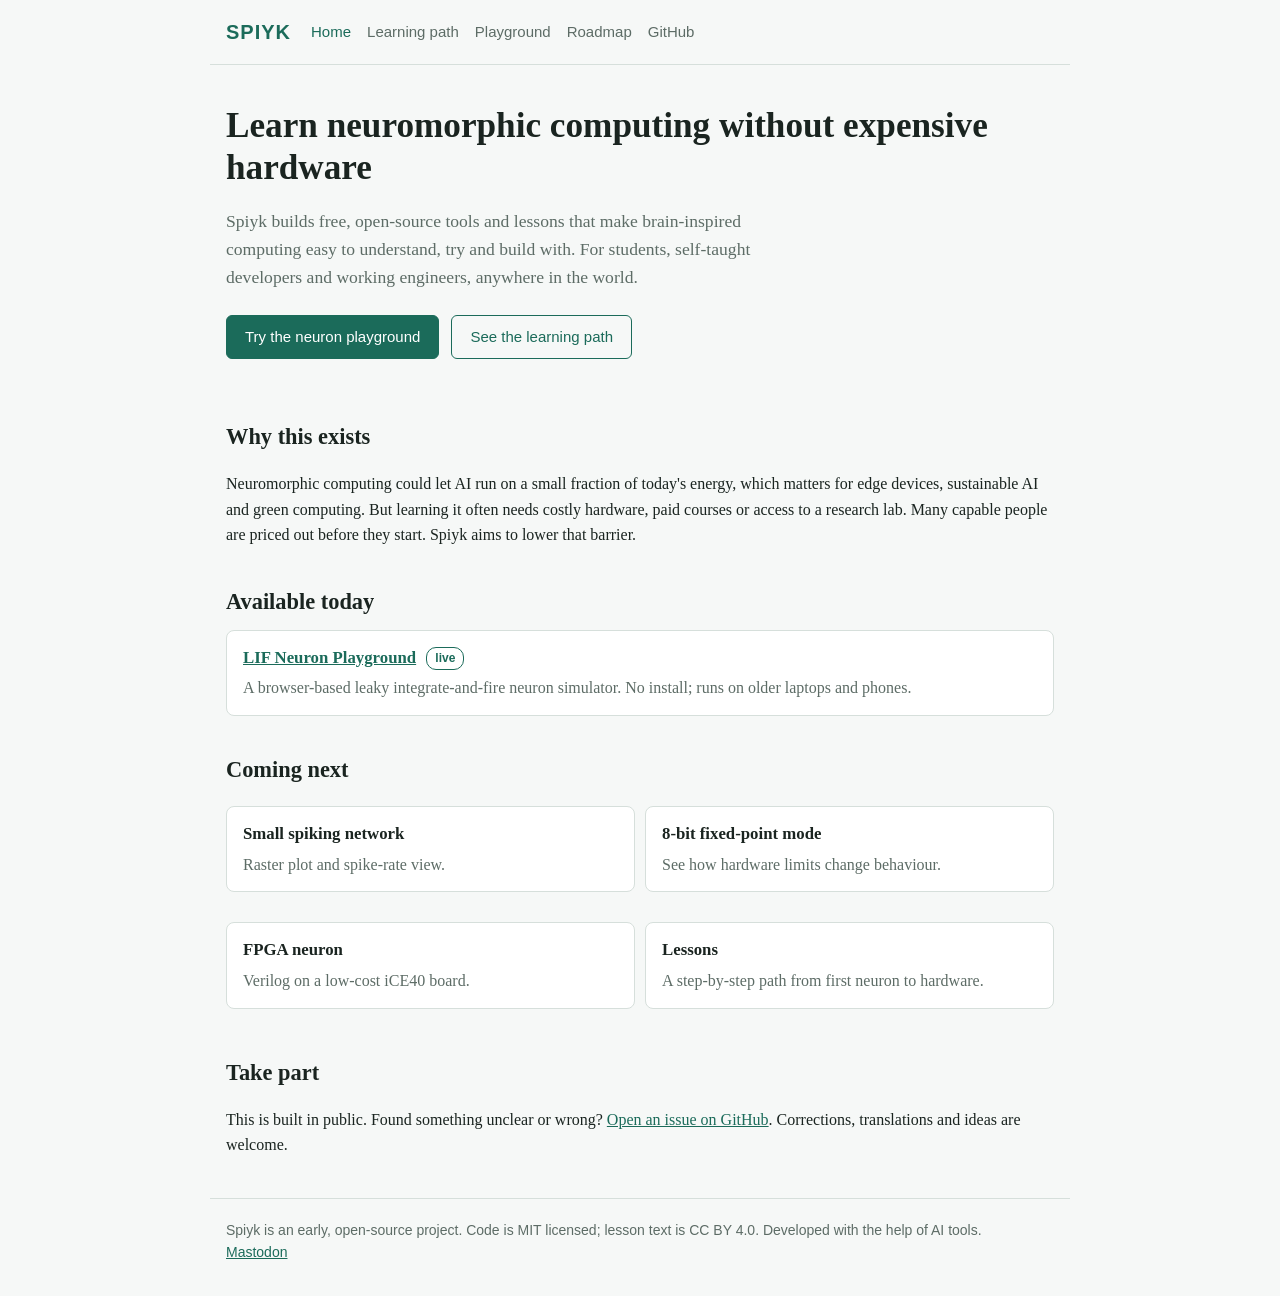
==== index.html @ 905777dd "Add Mastodon link to footer in index.html" ====
<!DOCTYPE html>
<html lang="en">
<head>
<meta charset="utf-8">
<meta name="viewport" content="width=device-width, initial-scale=1">
<title>Spiyk: learn neuromorphic computing</title>
<meta name="description" content="Free, open-source, low-cost tools to learn and build neuromorphic computing.">
<link rel="stylesheet" href="style.css">
</head>
<body>
<header>
  <a class="logo" href="index.html">SPIYK</a>
  <nav>
    <a href="index.html" class="here">Home</a>
    <a href="learning-path.html" >Learning path</a>
    <a href="lif-neuron-playground/">Playground</a>
    <a href="roadmap.html" >Roadmap</a>
    <a href="https://github.com/spiyk">GitHub</a>
  </nav>
</header>
<main>
<div class="hero">
  <h1>Learn neuromorphic computing without expensive hardware</h1>
  <p>Spiyk builds free, open-source tools and lessons that make brain-inspired computing easy to understand, try and build with. For students, self-taught developers and working engineers, anywhere in the world.</p>
  <a class="btn main" href="lif-neuron-playground/">Try the neuron playground</a>
  <a class="btn" href="learning-path.html">See the learning path</a>
</div>

<section>
  <h2>Why this exists</h2>
  <p>Neuromorphic computing could let AI run on a small fraction of today's energy, which matters for edge devices, sustainable AI and green computing. But learning it often needs costly hardware, paid courses or access to a research lab. Many capable people are priced out before they start. Spiyk aims to lower that barrier.</p>
</section>

<section>
  <h2>Available today</h2>
  <div class="card">
    <h3><a href="lif-neuron-playground/">LIF Neuron Playground</a> <span class="tag ready">live</span></h3>
    <p>A browser-based leaky integrate-and-fire neuron simulator. No install; runs on older laptops and phones.</p>
  </div>
</section>

<section>
  <h2>Coming next</h2>
  <div class="grid two">
    <div class="card"><h3>Small spiking network</h3><p>Raster plot and spike-rate view.</p></div>
    <div class="card"><h3>8-bit fixed-point mode</h3><p>See how hardware limits change behaviour.</p></div>
    <div class="card"><h3>FPGA neuron</h3><p>Verilog on a low-cost iCE40 board.</p></div>
    <div class="card"><h3>Lessons</h3><p>A step-by-step path from first neuron to hardware.</p></div>
  </div>
</section>

<section>
  <h2>Take part</h2>
  <p>This is built in public. Found something unclear or wrong? <a href="https://github.com/spiyk">Open an issue on GitHub</a>. Corrections, translations and ideas are welcome.</p>
</section>
</main>
<footer>
  Spiyk is an early, open-source project. Code is MIT licensed; lesson text is CC BY 4.0.
  Developed with the help of AI tools.
  <br><a rel="me" href="https://mastodon.social/@Soumen_Mukherjee">Mastodon</a>
</footer>
</body>
</html>
---- style.css ----
:root {
  --bg: #f6f8f7;
  --text: #1a2420;
  --muted: #5d6c66;
  --card: #ffffff;
  --border: #d6dfdb;
  --accent: #1b6b5a;
  --accent-text: #ffffff;
}
@media (prefers-color-scheme: dark) {
  :root {
    --bg: #0f1613;
    --text: #e5eeea;
    --muted: #92a59c;
    --card: #17211d;
    --border: #2a3a34;
    --accent: #4fd1b0;
    --accent-text: #0f1613;
  }
}
* { box-sizing: border-box; }
body {
  margin: 0;
  background: var(--bg);
  color: var(--text);
  font-family: Georgia, serif;
  line-height: 1.6;
}
a { color: var(--accent); }
header, main, footer { max-width: 860px; margin: 0 auto; padding: 0 16px; }
header {
  display: flex;
  flex-wrap: wrap;
  gap: 8px 20px;
  align-items: center;
  padding-top: 16px;
  padding-bottom: 16px;
  border-bottom: 1px solid var(--border);
  font-family: sans-serif;
}
.logo { font-weight: bold; font-size: 20px; text-decoration: none; letter-spacing: 1px; }
nav { display: flex; flex-wrap: wrap; gap: 16px; font-size: 15px; }
nav a { text-decoration: none; color: var(--muted); }
nav a:hover, nav a.here { color: var(--accent); }
.hero { padding: 40px 0 24px; }
.hero h1 { font-size: 2.2rem; line-height: 1.2; margin: 0 0 12px; }
.hero p { color: var(--muted); font-size: 1.1rem; max-width: 60ch; }
.btn {
  display: inline-block;
  padding: 9px 18px;
  margin: 6px 8px 0 0;
  border-radius: 6px;
  border: 1px solid var(--accent);
  text-decoration: none;
  font-family: sans-serif;
  font-size: 15px;
}
.btn.main { background: var(--accent); color: var(--accent-text); }
section { margin: 36px 0; }
h2 { font-size: 1.4rem; margin-bottom: 8px; }
.card {
  background: var(--card);
  border: 1px solid var(--border);
  border-radius: 8px;
  padding: 14px 16px;
  margin: 10px 0;
}
.card h3 { margin: 0 0 4px; font-size: 1.05rem; }
.card p { margin: 0; color: var(--muted); }
.tag {
  display: inline-block;
  font-family: sans-serif;
  font-size: 12px;
  padding: 1px 8px;
  border-radius: 10px;
  border: 1px solid var(--border);
  color: var(--muted);
  margin-left: 6px;
  vertical-align: middle;
}
.tag.ready { color: var(--accent); border-color: var(--accent); }
.grid { display: grid; gap: 10px; }
@media (min-width: 640px) { .grid.two { grid-template-columns: 1fr 1fr; } }
footer {
  padding-top: 20px;
  padding-bottom: 32px;
  margin-top: 40px;
  border-top: 1px solid var(--border);
  color: var(--muted);
  font-family: sans-serif;
  font-size: 14px;
}
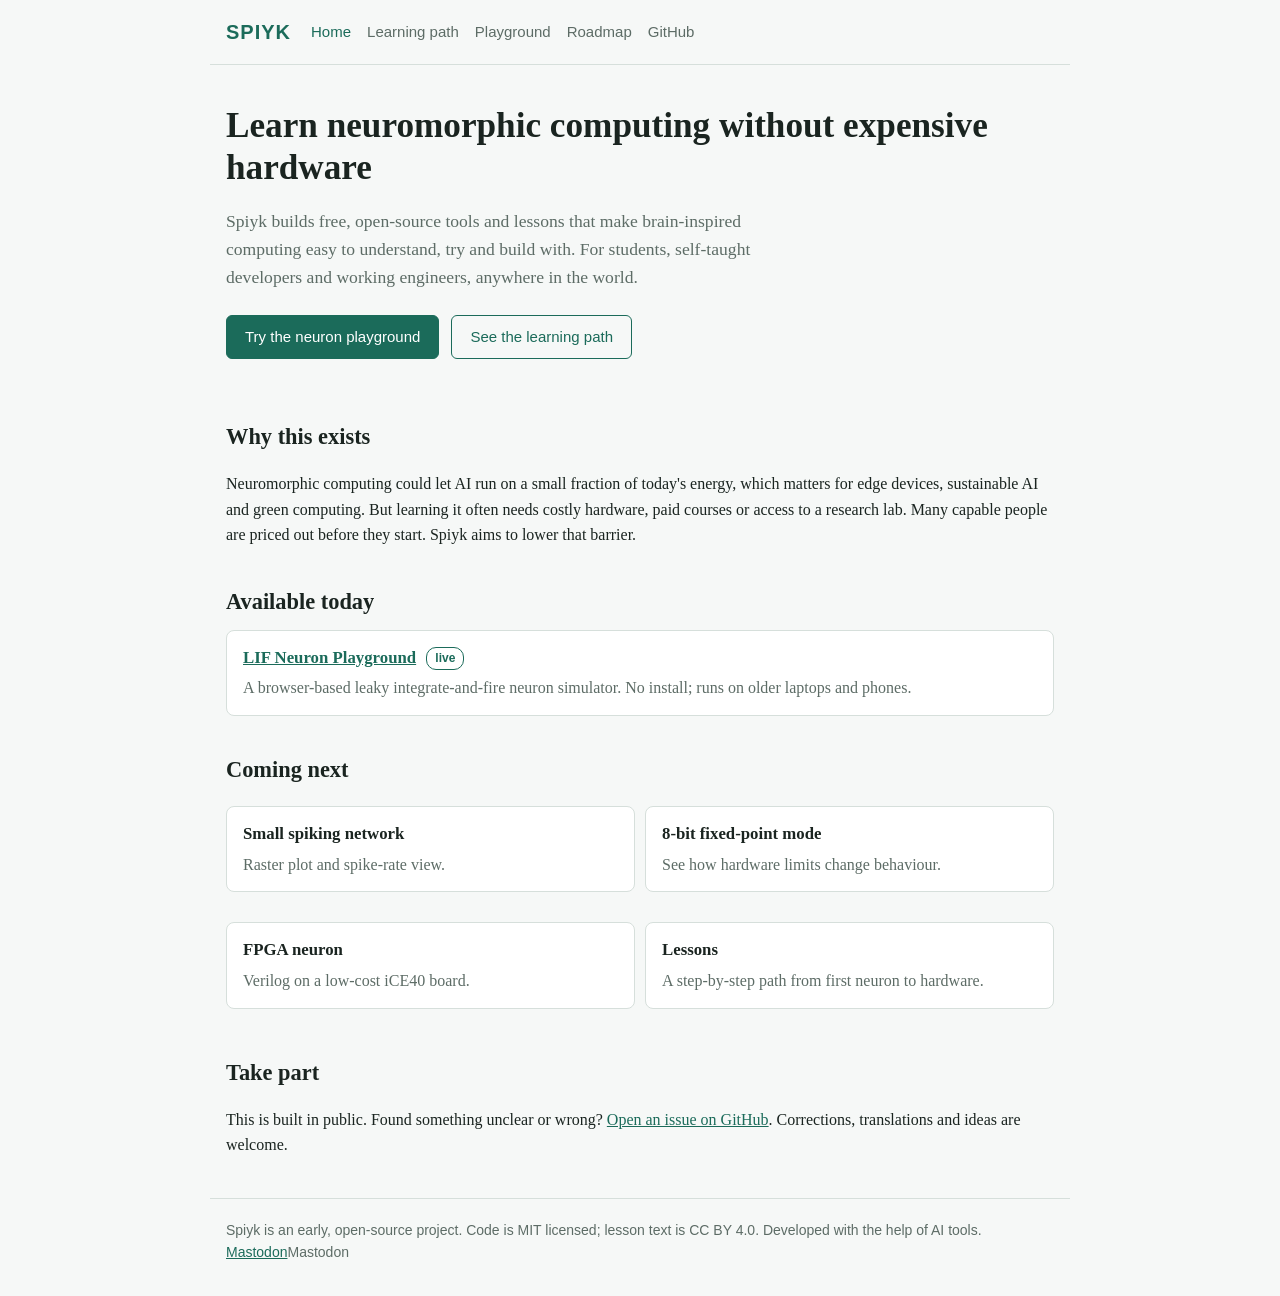
==== commit 97925620: "Remove duplicate Mastodon link in footer Fixed duplicate Mastodon link in footer." ====
--- a/index.html
+++ b/index.html
@@ -57,7 +57,7 @@
 <footer>
   Spiyk is an early, open-source project. Code is MIT licensed; lesson text is CC BY 4.0.
   Developed with the help of AI tools.
-  <br><a rel="me" href="https://mastodon.social/@Soumen_Mukherjee">Mastodon</a>
+  <br><a rel="me" href="https://mastodon.social/@Soumen_Mukherjee">Mastodon</a>Mastodon</a>
 </footer>
 </body>
 </html>
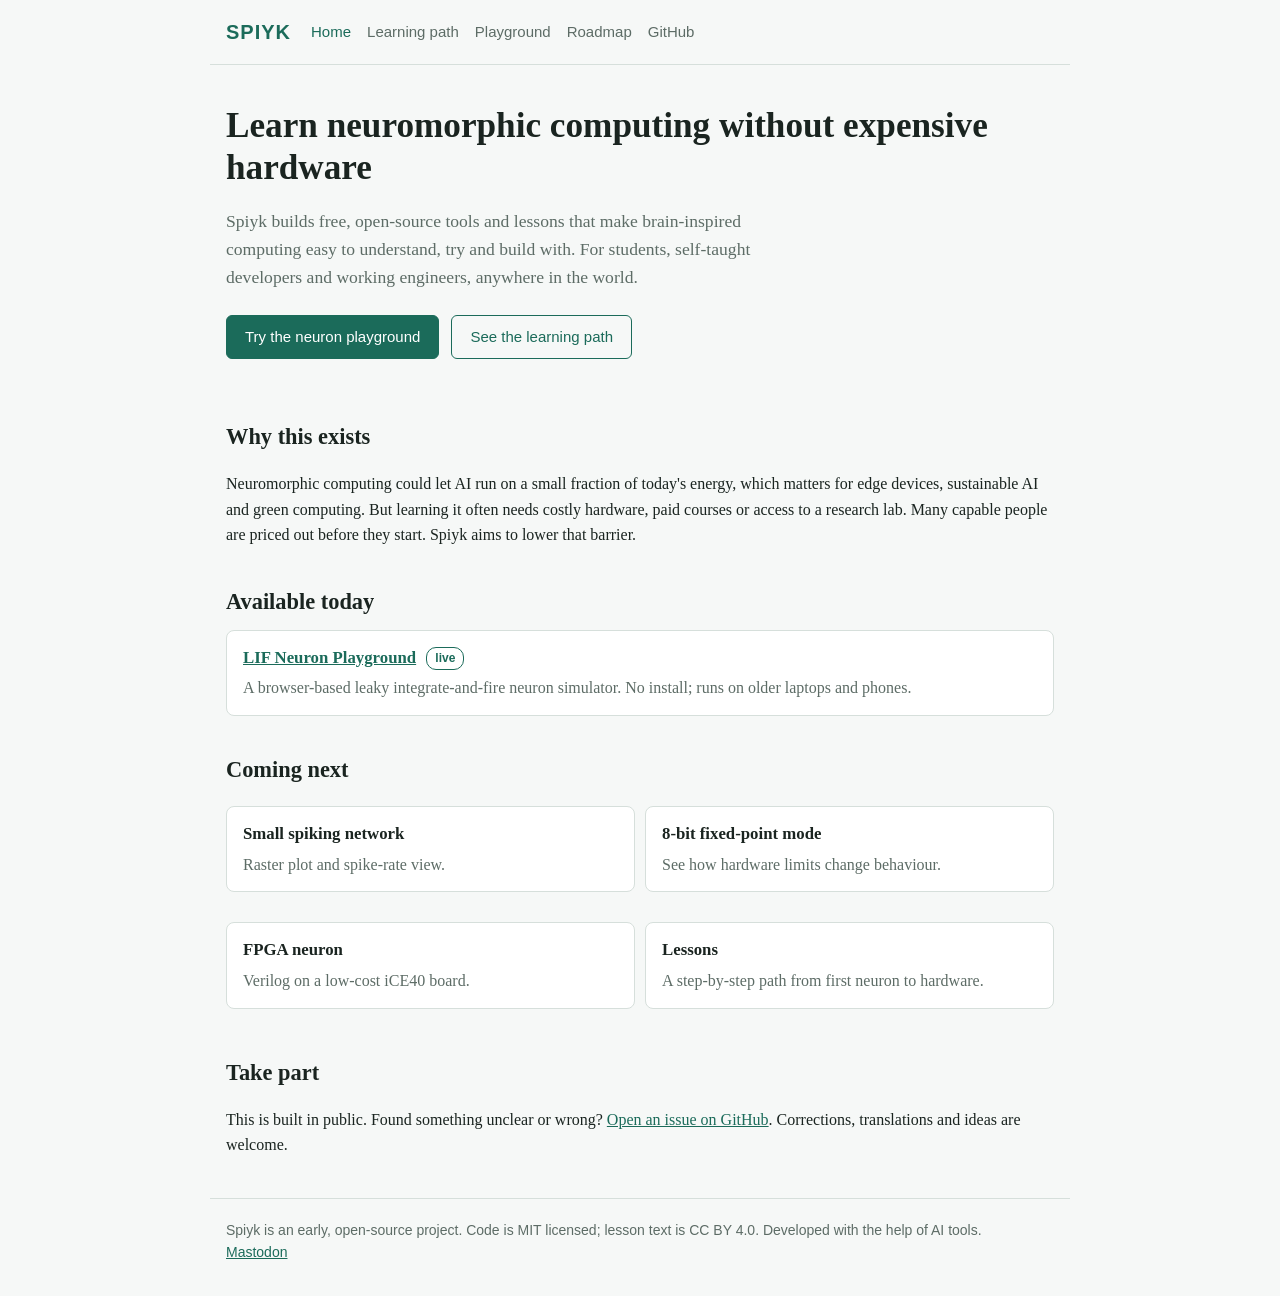
==== commit 384856bc: "Fix duplicate Mastodon link in footer" ====
--- a/index.html
+++ b/index.html
@@ -57,7 +57,7 @@
 <footer>
   Spiyk is an early, open-source project. Code is MIT licensed; lesson text is CC BY 4.0.
   Developed with the help of AI tools.
-  <br><a rel="me" href="https://mastodon.social/@Soumen_Mukherjee">Mastodon</a>Mastodon</a>
+  <br><a rel="me" href="https://mastodon.social/@Soumen_Mukherjee">Mastodon</a>
 </footer>
 </body>
 </html>
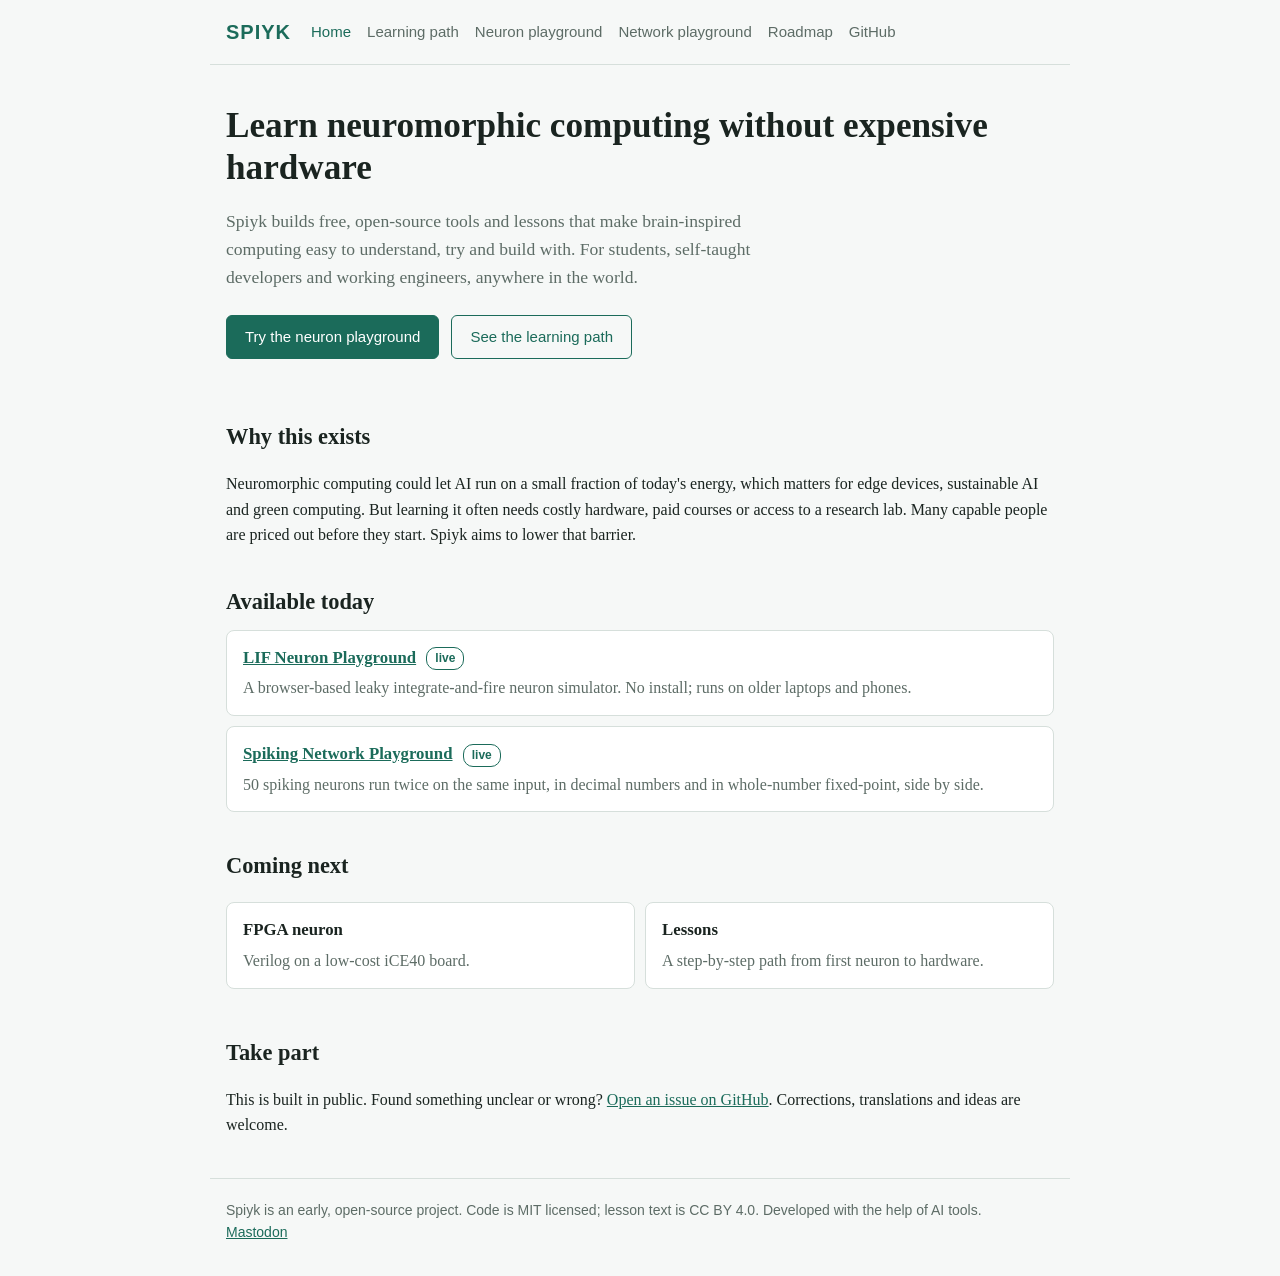
==== commit 85835251: "Revise navigation and add playground cards Updated navigation links and added new playground section" ====
--- a/index.html
+++ b/index.html
@@ -13,7 +13,8 @@
   <nav>
     <a href="index.html" class="here">Home</a>
     <a href="learning-path.html" >Learning path</a>
-    <a href="lif-neuron-playground/">Playground</a>
+    <a href="lif-neuron-playground/">Neuron playground</a>     
+    <a href="snn-network-playground/">Network playground</a>
     <a href="roadmap.html" >Roadmap</a>
     <a href="https://github.com/spiyk">GitHub</a>
   </nav>
@@ -37,13 +38,16 @@
     <h3><a href="lif-neuron-playground/">LIF Neuron Playground</a> <span class="tag ready">live</span></h3>
     <p>A browser-based leaky integrate-and-fire neuron simulator. No install; runs on older laptops and phones.</p>
   </div>
+  <div class="card">
+    <h3><a href="snn-network-playground/">Spiking Network Playground</a> <span class="tag ready">live</span></h3>
+    <p>50 spiking neurons run twice on the same input, in decimal numbers and in whole-number fixed-point, side by side.</p>
+  </div>
 </section>
 
 <section>
   <h2>Coming next</h2>
   <div class="grid two">
-    <div class="card"><h3>Small spiking network</h3><p>Raster plot and spike-rate view.</p></div>
-    <div class="card"><h3>8-bit fixed-point mode</h3><p>See how hardware limits change behaviour.</p></div>
+    
     <div class="card"><h3>FPGA neuron</h3><p>Verilog on a low-cost iCE40 board.</p></div>
     <div class="card"><h3>Lessons</h3><p>A step-by-step path from first neuron to hardware.</p></div>
   </div>
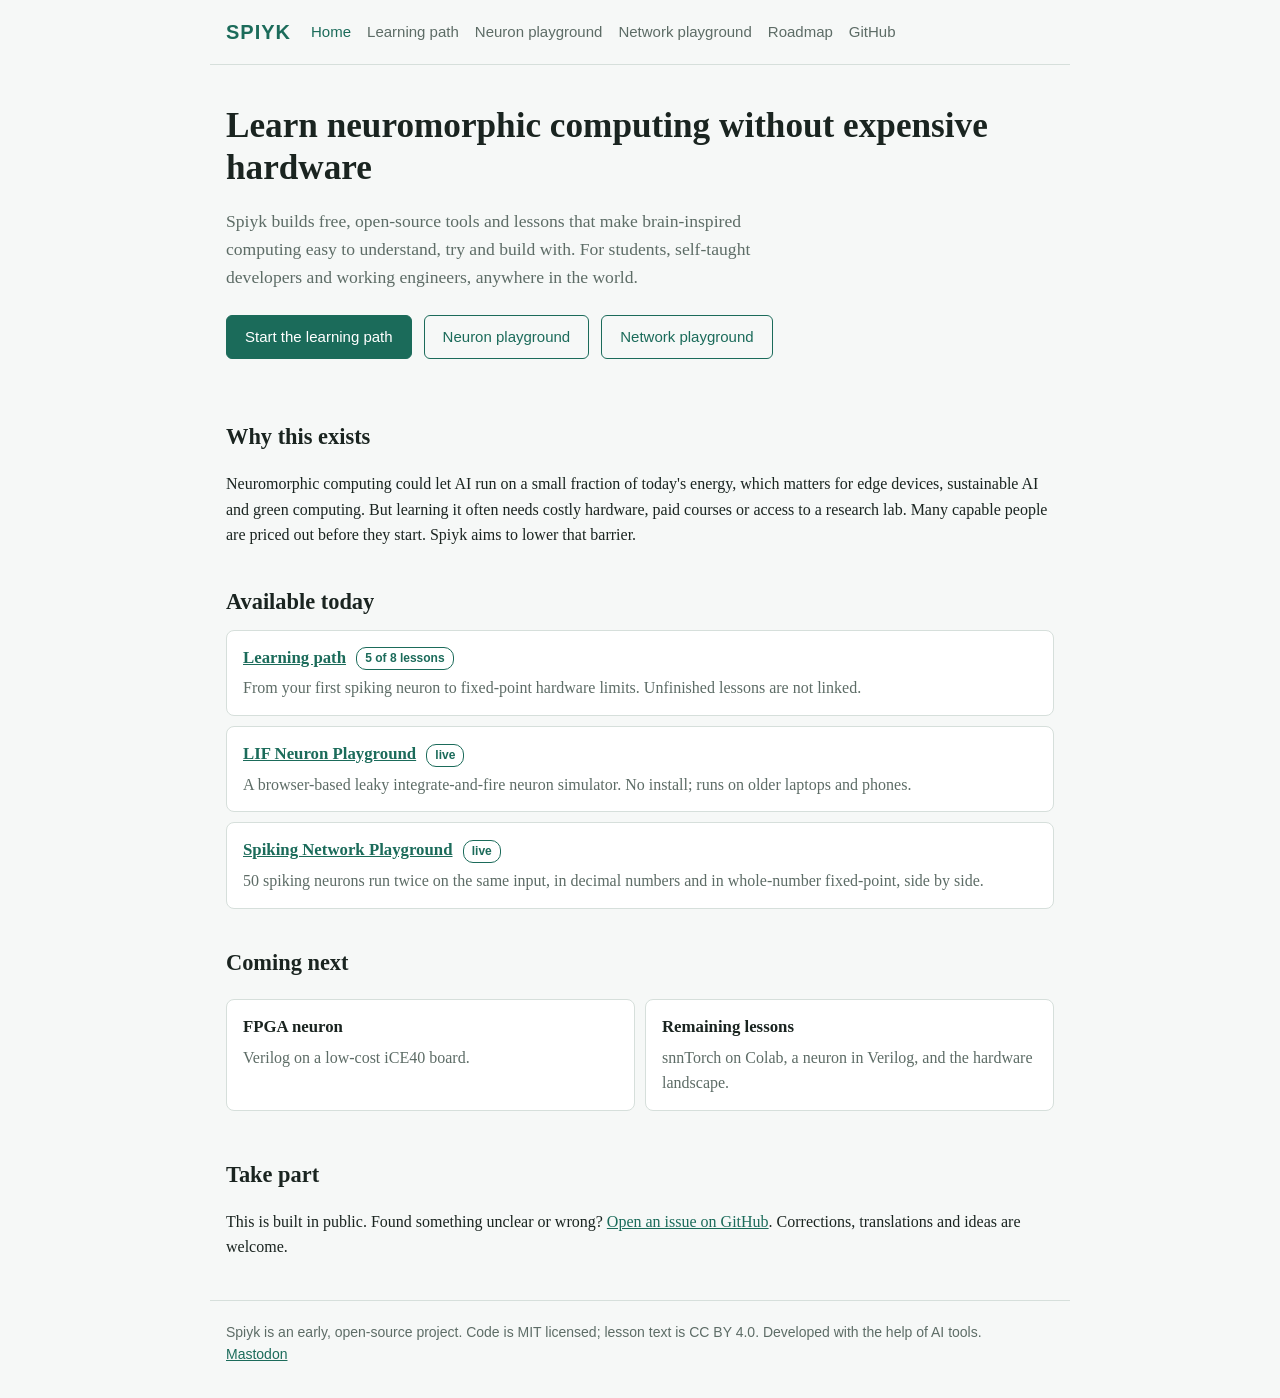
==== commit 1e21988e: "Add files via upload" ====
--- a/index.html
+++ b/index.html
@@ -4,18 +4,18 @@
 <meta charset="utf-8">
 <meta name="viewport" content="width=device-width, initial-scale=1">
 <title>Spiyk: learn neuromorphic computing</title>
-<meta name="description" content="Free, open-source, low-cost tools to learn and build neuromorphic computing.">
+<meta name="description" content="Free, open-source, low-cost tools and lessons to learn and build neuromorphic computing.">
 <link rel="stylesheet" href="style.css">
 </head>
 <body>
 <header>
   <a class="logo" href="index.html">SPIYK</a>
   <nav>
-    <a href="index.html" class="here">Home</a>
-    <a href="learning-path.html" >Learning path</a>
-    <a href="lif-neuron-playground/">Neuron playground</a>     
+    <a href="index.html" class="here" aria-current="page">Home</a>
+    <a href="learning-path.html">Learning path</a>
+    <a href="lif-neuron-playground/">Neuron playground</a>
     <a href="snn-network-playground/">Network playground</a>
-    <a href="roadmap.html" >Roadmap</a>
+    <a href="roadmap.html">Roadmap</a>
     <a href="https://github.com/spiyk">GitHub</a>
   </nav>
 </header>
@@ -23,8 +23,9 @@
 <div class="hero">
   <h1>Learn neuromorphic computing without expensive hardware</h1>
   <p>Spiyk builds free, open-source tools and lessons that make brain-inspired computing easy to understand, try and build with. For students, self-taught developers and working engineers, anywhere in the world.</p>
-  <a class="btn main" href="lif-neuron-playground/">Try the neuron playground</a>
-  <a class="btn" href="learning-path.html">See the learning path</a>
+  <a class="btn main" href="learning-path.html">Start the learning path</a>
+  <a class="btn" href="lif-neuron-playground/">Neuron playground</a>
+  <a class="btn" href="snn-network-playground/">Network playground</a>
 </div>
 
 <section>
@@ -34,6 +35,10 @@
 
 <section>
   <h2>Available today</h2>
+  <div class="card">
+    <h3><a href="learning-path.html">Learning path</a> <span class="tag ready">5 of 8 lessons</span></h3>
+    <p>From your first spiking neuron to fixed-point hardware limits. Unfinished lessons are not linked.</p>
+  </div>
   <div class="card">
     <h3><a href="lif-neuron-playground/">LIF Neuron Playground</a> <span class="tag ready">live</span></h3>
     <p>A browser-based leaky integrate-and-fire neuron simulator. No install; runs on older laptops and phones.</p>
@@ -47,9 +52,8 @@
 <section>
   <h2>Coming next</h2>
   <div class="grid two">
-    
     <div class="card"><h3>FPGA neuron</h3><p>Verilog on a low-cost iCE40 board.</p></div>
-    <div class="card"><h3>Lessons</h3><p>A step-by-step path from first neuron to hardware.</p></div>
+    <div class="card"><h3>Remaining lessons</h3><p>snnTorch on Colab, a neuron in Verilog, and the hardware landscape.</p></div>
   </div>
 </section>
 
--- a/style.css
+++ b/style.css
@@ -90,3 +90,23 @@
   font-family: sans-serif;
   font-size: 14px;
 }
+
+.meta { color: var(--muted); font-family: sans-serif; font-size: 14px; margin-top: 0; }
+.lesson h2 { margin-top: 28px; }
+.lesson li { margin-bottom: 6px; }
+code { background: var(--card); padding: 1px 5px; border-radius: 4px; }
+pre {
+  background: var(--card);
+  border: 1px solid var(--border);
+  border-radius: 6px;
+  padding: 10px 12px;
+  overflow-x: auto;
+}
+pre code { padding: 0; background: none; }
+.tablewrap { overflow-x: auto; }
+table { border-collapse: collapse; width: 100%; font-family: sans-serif; font-size: 14px; }
+th, td { border: 1px solid var(--border); padding: 6px 8px; text-align: left; }
+details { margin: 12px 0; }
+summary { cursor: pointer; color: var(--accent); font-family: sans-serif; }
+.pager { display: flex; justify-content: space-between; gap: 12px; flex-wrap: wrap; margin-top: 36px; font-family: sans-serif; }
+.note { border-left: 3px solid var(--accent); padding-left: 12px; color: var(--muted); }
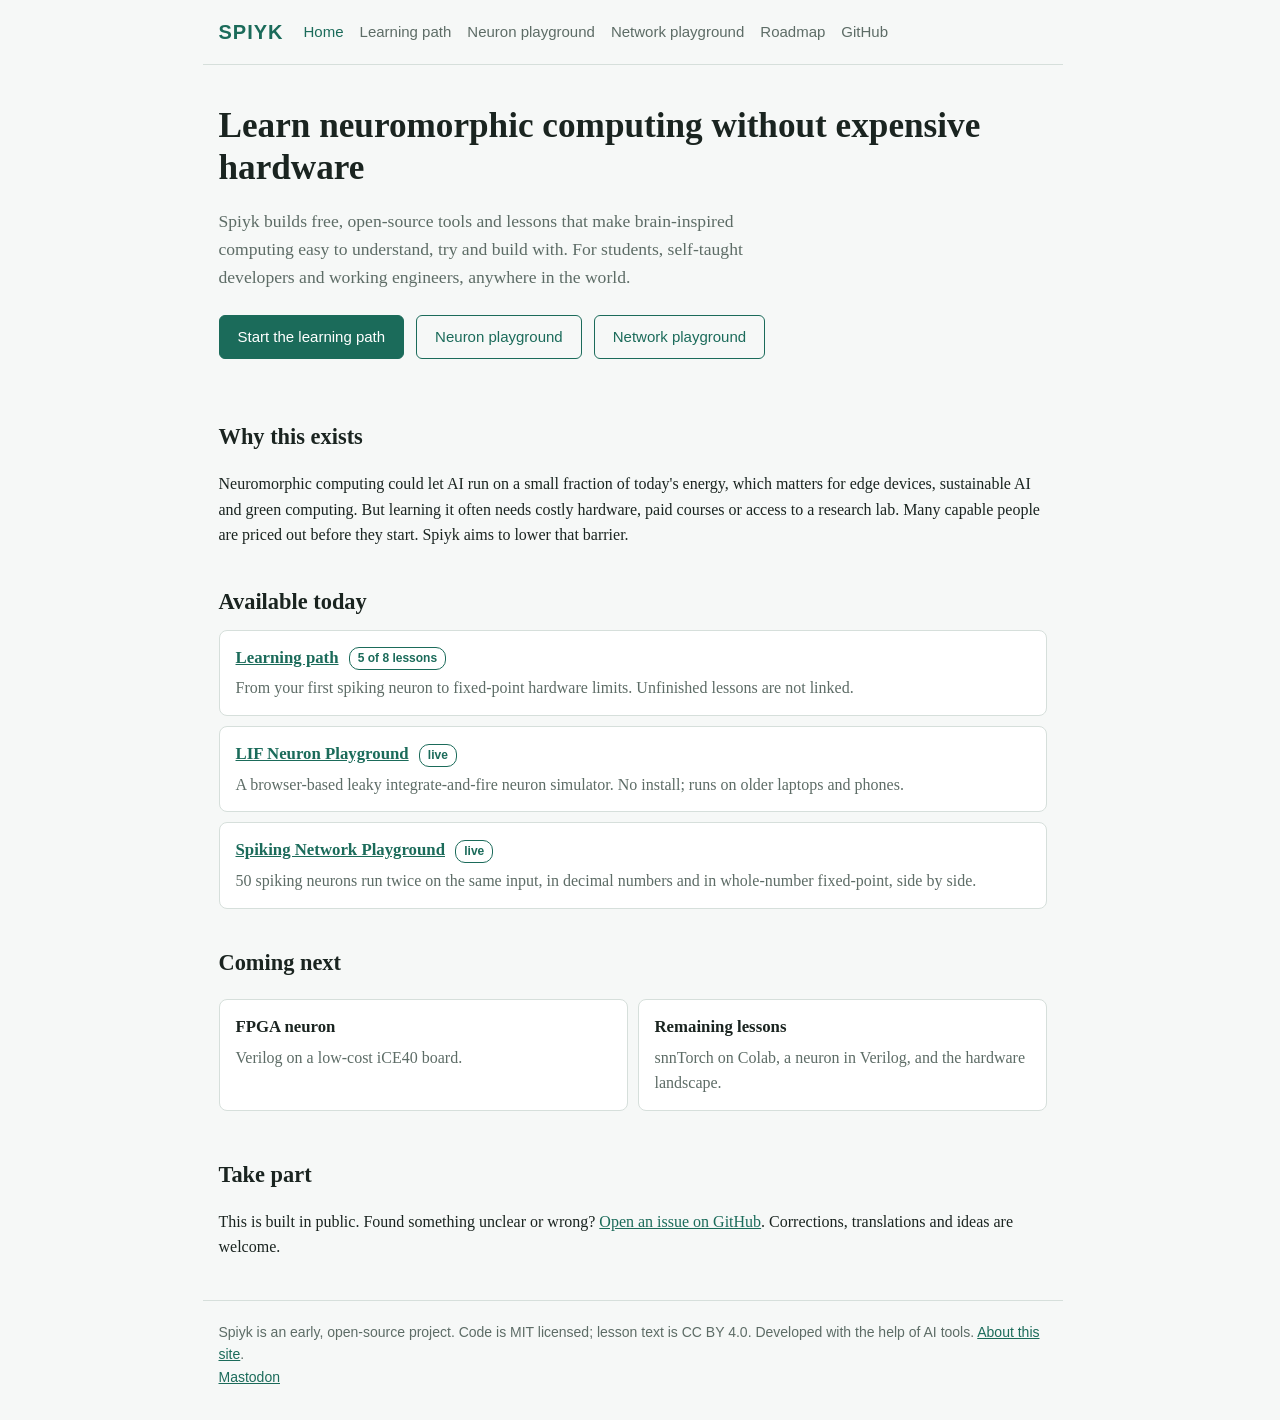
==== commit 4d7658ea: "Add files via upload" ====
--- a/index.html
+++ b/index.html
@@ -6,6 +6,15 @@
 <title>Spiyk: learn neuromorphic computing</title>
 <meta name="description" content="Free, open-source, low-cost tools and lessons to learn and build neuromorphic computing.">
 <link rel="stylesheet" href="style.css">
+<link rel="canonical" href="https://spiyk.github.io/">
+<meta property="og:type" content="website">
+<meta property="og:site_name" content="Spiyk">
+<meta property="og:title" content="Spiyk: learn neuromorphic computing">
+<meta property="og:description" content="Free, open-source, low-cost tools and lessons to learn and build neuromorphic computing.">
+<meta property="og:url" content="https://spiyk.github.io/">
+<meta property="og:image" content="https://spiyk.github.io/og-image.png">
+<meta property="og:image:alt" content="Spiyk logo: a purple brain connected to a computer mouse, with the tagline Open, low-cost neuromorphic computing for everyone.">
+<meta name="twitter:card" content="summary_large_image">
 </head>
 <body>
 <header>
@@ -64,7 +73,7 @@
 </main>
 <footer>
   Spiyk is an early, open-source project. Code is MIT licensed; lesson text is CC BY 4.0.
-  Developed with the help of AI tools.
+  Developed with the help of AI tools. <a href="about.html">About this site</a>.
   <br><a rel="me" href="https://mastodon.social/@Soumen_Mukherjee">Mastodon</a>
 </footer>
 </body>
--- a/style.css
+++ b/style.css
@@ -91,6 +91,7 @@
   font-size: 14px;
 }
 
+html { overflow-y: scroll; scrollbar-gutter: stable; }
 .meta { color: var(--muted); font-family: sans-serif; font-size: 14px; margin-top: 0; }
 .lesson h2 { margin-top: 28px; }
 .lesson li { margin-bottom: 6px; }
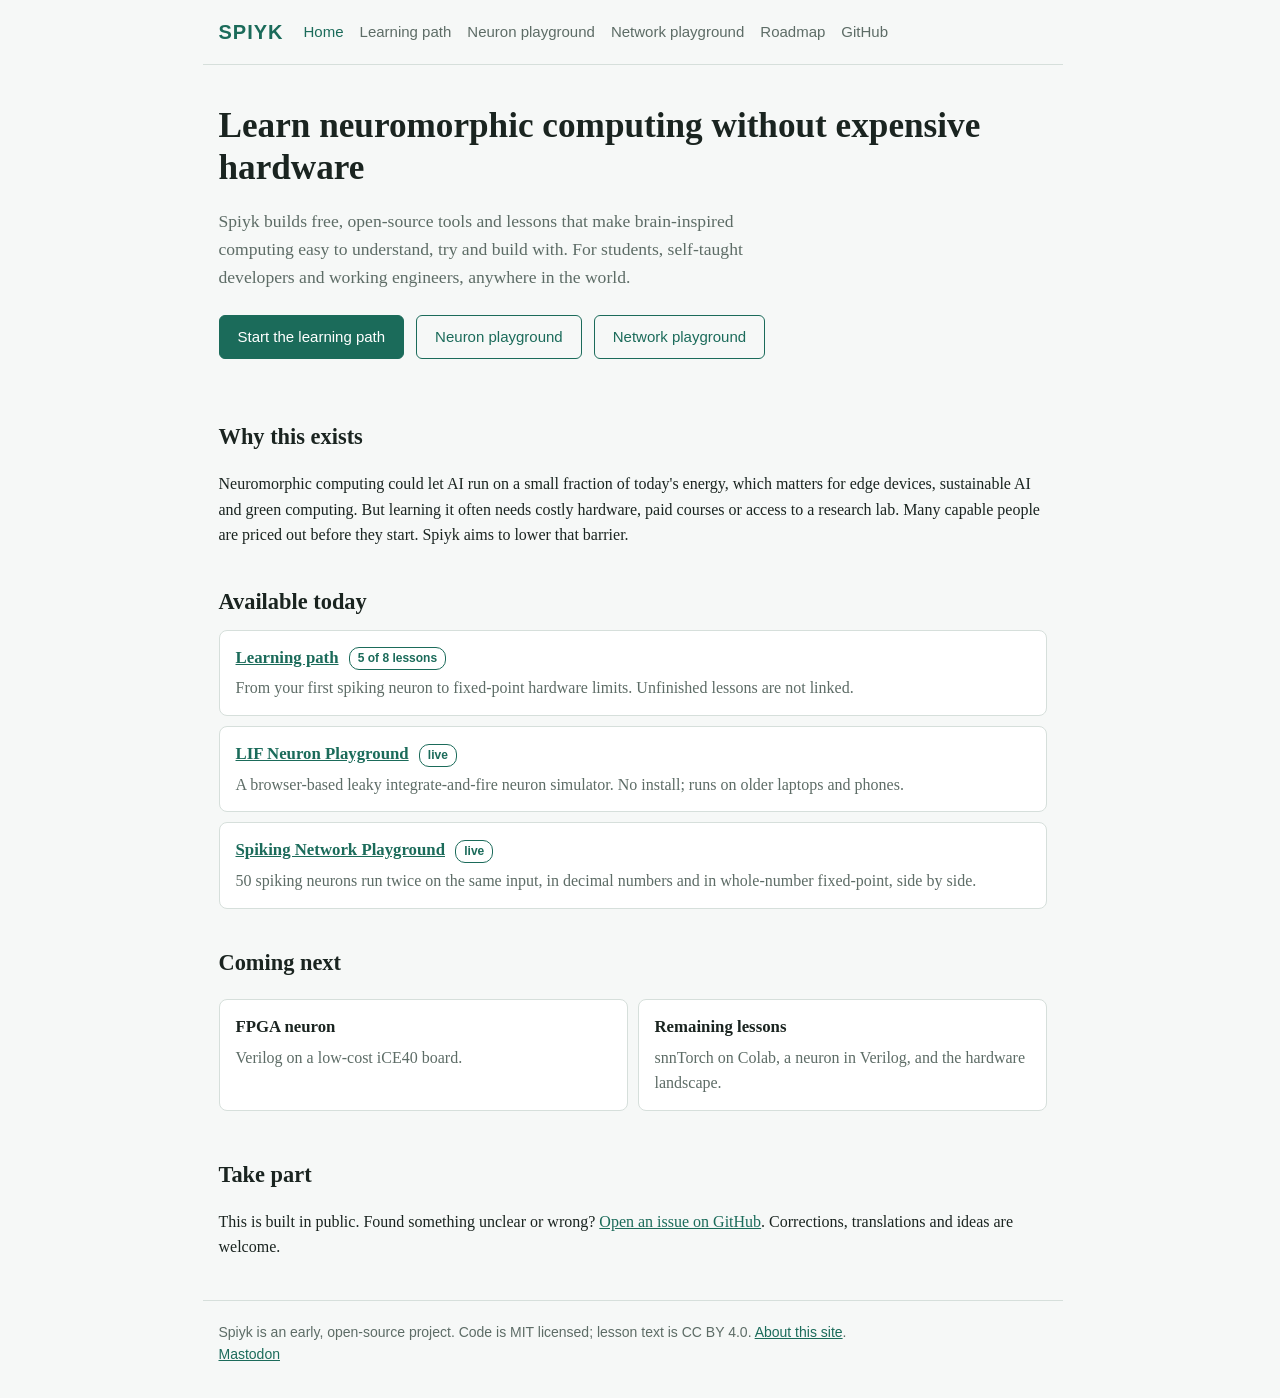
==== commit 91ef9918: "Fix footer text formatting in index.html" ====
--- a/index.html
+++ b/index.html
@@ -3,18 +3,23 @@
 <head>
 <meta charset="utf-8">
 <meta name="viewport" content="width=device-width, initial-scale=1">
-<title>Spiyk: learn neuromorphic computing</title>
-<meta name="description" content="Free, open-source, low-cost tools and lessons to learn and build neuromorphic computing.">
+<title>Spiyk: Learn Neuromorphic Computing and Spiking Neural Networks</title>
+<meta name="description" content="Free, open-source lessons and browser playgrounds for spiking neural networks (SNNs), neuromorphic computing and edge AI. No install, no expensive hardware.">
 <link rel="stylesheet" href="style.css">
 <link rel="canonical" href="https://spiyk.github.io/">
 <meta property="og:type" content="website">
 <meta property="og:site_name" content="Spiyk">
-<meta property="og:title" content="Spiyk: learn neuromorphic computing">
-<meta property="og:description" content="Free, open-source, low-cost tools and lessons to learn and build neuromorphic computing.">
+<meta property="og:title" content="Spiyk: Learn Neuromorphic Computing and Spiking Neural Networks">
+<meta property="og:description" content="Free, open-source lessons and browser playgrounds for spiking neural networks (SNNs), neuromorphic computing and edge AI. No install, no expensive hardware.">
 <meta property="og:url" content="https://spiyk.github.io/">
 <meta property="og:image" content="https://spiyk.github.io/og-image.png">
 <meta property="og:image:alt" content="Spiyk logo: a purple brain connected to a computer mouse, with the tagline Open, low-cost neuromorphic computing for everyone.">
 <meta name="twitter:card" content="summary_large_image">
+<script type="application/ld+json">
+{"@context":"https://schema.org","@graph":[
+{"@type":"WebSite","name":"Spiyk","alternateName":"Spiyk neuromorphic computing","url":"https://spiyk.github.io/"},
+{"@type":"Organization","name":"Spiyk","url":"https://spiyk.github.io/","logo":"https://spiyk.github.io/og-image.png","sameAs":["https://github.com/spiyk"]}]}
+</script>
 </head>
 <body>
 <header>
@@ -73,7 +78,7 @@
 </main>
 <footer>
   Spiyk is an early, open-source project. Code is MIT licensed; lesson text is CC BY 4.0.
-  Developed with the help of AI tools. <a href="about.html">About this site</a>.
+ <a href="about.html">About this site</a>.
   <br><a rel="me" href="https://mastodon.social/@Soumen_Mukherjee">Mastodon</a>
 </footer>
 </body>
